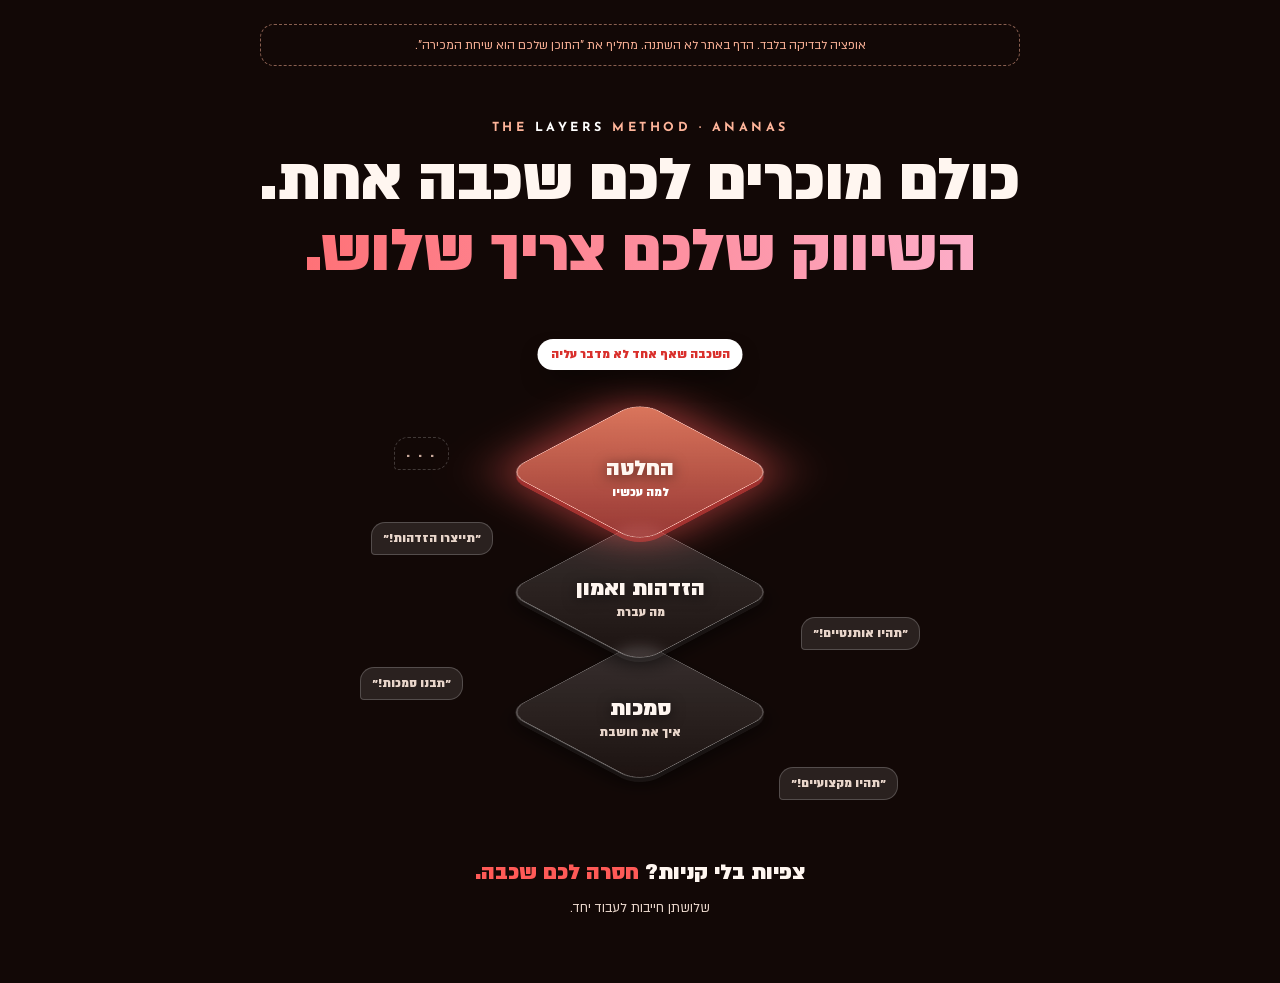
==== proof-layers.html @ d19d5bdd "Layers demo" ====
<!doctype html>
<html lang="he" dir="rtl">
<head>
<meta charset="utf-8">
<meta name="viewport" content="width=device-width, initial-scale=1">
<meta name="robots" content="noindex, nofollow">
<title>שיטת השכבות · אופציה</title>
<link rel="preconnect" href="https://fonts.googleapis.com">
<link rel="preconnect" href="https://fonts.gstatic.com" crossorigin>
<link href="https://fonts.googleapis.com/css2?family=Playpen+Sans+Hebrew:wght@500;700&family=Josefin+Sans:wght@600;700&display=swap" rel="stylesheet">
<link rel="stylesheet" href="assets/tokens.css">
<link rel="stylesheet" href="assets/components.css">
<style>
  :root { --night: #120806; --ink: #FFF6F0; --ink-2: #E9D6CB; --ink-3: #C9A99B; --label: #FFB59A; --pink: #FCCBF0; --coral: #FF5A57;
          --grad: linear-gradient(270deg, #FCCBF0 0%, #FD92A3 45%, #FF5A57 100%);
          --btn: linear-gradient(260deg, #E8433F 0%, #FF5A57 50%, #FF8A6B 100%); --script: "Playpen Sans Hebrew", cursive; }
  *, *::before, *::after { box-sizing: border-box; }
  html, body { margin: 0; background: var(--night); color: var(--ink); overflow-x: clip; }
  body { font-family: var(--font-he, "Almoni", system-ui, sans-serif); }
  h2, p { margin: 0; }
  .note { width: min(760px, calc(100% - 32px)); margin: 24px auto 0; padding: 10px 14px; border-radius: 14px; border: 1px dashed rgba(255,181,154,.5); color: var(--label); font-size: 13.5px; text-align: center; }

  .layers { position: relative; isolation: isolate; padding: 56px 16px 64px; overflow-x: clip; text-align: center; }
  .kick { font-family: "Josefin Sans", sans-serif; font-weight: 700; letter-spacing: .28em; font-size: 12.5px; color: var(--label); direction: ltr; display: block; margin-bottom: 12px; }
  .kick b { color: #fff; }
  h2 { font-size: clamp(32px, 6vw, 68px); font-weight: 900; line-height: 1.04; }
  h2 .l2 { display: block; background: var(--grad); -webkit-background-clip: text; background-clip: text; color: transparent; }

  /* the stage */
  .stage { position: relative; width: min(560px, 100%); height: 520px; margin: 30px auto 0; }
  .plate { position: absolute; left: 50%; width: 190px; height: 190px; margin-left: -95px; border-radius: 26px;
           transform: rotateX(58deg) rotateZ(45deg); transform-style: preserve-3d;
           background: linear-gradient(135deg, rgba(255,255,255,.16), rgba(255,255,255,.04)); border: 1.5px solid rgba(255,255,255,.35);
           box-shadow: 0 1px 0 rgba(255,255,255,.2), 6px 6px 0 rgba(255,255,255,.06), 12px 12px 30px rgba(0,0,0,.6);
           backdrop-filter: blur(6px); -webkit-backdrop-filter: blur(6px); }
  .plate.p1 { top: 300px; } .plate.p2 { top: 180px; } .plate.p3 { top: 60px; }
  .plate.p3 { background: linear-gradient(135deg, rgba(255,138,107,.85), rgba(255,90,87,.55)); border-color: rgba(255,200,190,.9);
              box-shadow: 6px 6px 0 rgba(232,67,63,.5), 0 0 60px 10px rgba(255,90,87,.55); }
  .tag { position: absolute; z-index: 3; display: grid; justify-items: center; gap: 2px; pointer-events: none; }
  .tag b { font-size: 24px; font-weight: 900; line-height: 1; text-shadow: 0 2px 14px rgba(0,0,0,.6); }
  .tag span { font-size: 13px; font-weight: 800; color: var(--ink-2); }
  .tag.t1 { top: 380px; } .tag.t2 { top: 260px; } .tag.t3 { top: 140px; }
  .tag { left: 50%; transform: translateX(-50%); }
  .tag.t3 span { color: #fff; }

  /* the noise outside: what everyone shouts */
  .shout { position: absolute; z-index: 4; font-size: 13px; font-weight: 800; padding: 6px 11px; border-radius: 14px 14px 14px 4px; white-space: nowrap;
           background: rgba(255,255,255,.1); border: 1px solid rgba(255,255,255,.2); color: var(--ink-2); }
  .shout.quiet { background: none; border-style: dashed; color: var(--ink-3); letter-spacing: .2em; }
  .flag { position: absolute; z-index: 4; top: 22px; left: 50%; transform: translateX(-50%); font-size: 13px; font-weight: 900; padding: 6px 13px; border-radius: 999px; background: #fff; color: #D9302C; white-space: nowrap;
          box-shadow: 0 12px 26px -10px rgba(0,0,0,.8); }

  /* drop-in */
  .stage .plate, .stage .tag, .stage .shout, .stage .flag { opacity: 0; transition: opacity .5s, transform .7s cubic-bezier(.2,1.25,.4,1); }
  .stage .plate { transform: translateY(-60px) rotateX(58deg) rotateZ(45deg); }
  .stage.on .plate { opacity: 1; transform: rotateX(58deg) rotateZ(45deg); }
  .stage.on .tag, .stage.on .shout, .stage.on .flag { opacity: 1; }
  .stage.on .p1, .stage.on .t1 { transition-delay: .1s; } .stage.on .p2, .stage.on .t2 { transition-delay: .45s; } .stage.on .p3, .stage.on .t3 { transition-delay: .8s; }
  .stage.on .s1 { transition-delay: .3s; } .stage.on .s2 { transition-delay: .6s; } .stage.on .s3 { transition-delay: .9s; } .stage.on .s4 { transition-delay: 1.1s; }
  .stage.on .s5, .stage.on .flag { transition-delay: 1.4s; }
  @media (prefers-reduced-motion: no-preference) { .stage.on .p3 { animation: glow 2.4s ease-in-out 1.6s infinite; } }
  @keyframes glow { 50% { box-shadow: 6px 6px 0 rgba(232,67,63,.5), 0 0 90px 22px rgba(255,90,87,.75); } }

  .punch { margin-top: 18px; display: grid; gap: 6px; justify-items: center; }
  .punch p { font-size: clamp(19px, 2.4vw, 24px); font-weight: 900; }
  .punch p span { color: var(--coral); }
  .punch small { font-size: 15px; color: var(--ink-2); }
  @media (prefers-reduced-motion: reduce) { .stage * { transition: none !important; opacity: 1 !important; } }
  @media (max-width: 600px) { h2 { font-size: 7.6vw; } }
</style>
</head>
<body>
<p class="note">אופציה לבדיקה בלבד. הדף באתר לא השתנה. מחליף את "התוכן שלכם הוא שיחת המכירה".</p>

<section class="layers">
  <span class="kick">THE <b>LAYERS</b> METHOD · ANANAS</span>
  <h2>כולם מוכרים לכם שכבה אחת.<span class="l2">השיווק שלכם צריך שלוש.</span></h2>

  <div class="stage" data-stage aria-label="שלוש השכבות: סמכות, הזדהות ואמון, החלטה">
    <span class="flag">השכבה שאף אחד לא מדבר עליה</span>

    <div class="plate p1"></div>
    <div class="tag t1"><b>סמכות</b><span>איך את חושבת</span></div>
    <div class="plate p2"></div>
    <div class="tag t2"><b>הזדהות ואמון</b><span>מה עברת</span></div>
    <div class="plate p3"></div>
    <div class="tag t3"><b>החלטה</b><span>למה עכשיו</span></div>

    <span class="shout s1" style="top:450px;right:4%">״תהיו מקצועיים!״</span>
    <span class="shout s2" style="top:350px;left:0">״תבנו סמכות!״</span>
    <span class="shout s3" style="top:300px;right:0">״תהיו אותנטיים!״</span>
    <span class="shout s4" style="top:205px;left:2%">״תייצרו הזדהות!״</span>
    <span class="shout s5 quiet" style="top:120px;left:6%">. . .</span>
  </div>

  <div class="punch">
    <p>צפיות בלי קניות? <span>חסרה לכם שכבה.</span></p>
    <small>שלושתן חייבות לעבוד יחד.</small>
  </div>
</section>

<script>
  const st = document.querySelector("[data-stage]");
  new IntersectionObserver(([e], o) => { if (e.isIntersecting) { st.classList.add("on"); o.disconnect(); } }, { threshold: .35 }).observe(st);
</script>
</body>
</html>
---- assets/tokens.css ----
/* Ananas base — generated from tokens.json */
:root, [data-theme="dark"] {
  --night: #120B09;
  --choc: #1A0D0A;
  --choc-mid: #2A120C;
  --choc-warm: #3A160C;
  --cream: #FFF6F0;
  --muted: #E9D6CB;
  --sand: #D9C2B6;
  --blush: #F4B9A0;
  --ember: #F2603A;
  --orange: #FF8A4C;
  --peach: #FFC08F;
  --hot-light: #FFE7D4;
  --hot-mid: #FFB98A;
  --button-circle: #FFF9F5;
  --glass-top: rgba(255,246,240,.16);
  --glass-bottom: rgba(255,246,240,.05);
  --glass-edge: rgba(255,246,240,.24);
  --glass-chip-top: rgba(255,246,240,.24);
  --scrim: rgba(18,9,6,.55);
  --shadow-glass: inset 0 1px 0 rgba(255,255,255,.28), inset 0 -14px 30px rgba(255,150,90,.08), 0 24px 50px -22px rgba(0,0,0,.6);
  --shadow-pill: inset 0 1px 0 rgba(255,255,255,.55), inset 0 -8px 16px rgba(200,60,20,.2), 0 18px 40px -12px rgba(242,96,58,.85);
  --shadow-play: 0 10px 26px rgba(0,0,0,.4), 0 0 0 8px rgba(255,249,245,.16);
}
:root {
  --space-section: 120px;
  --space-columns: 70px;
  --space-grid: 28px;
  --space-stack: 26px;
  --space-gutter: 24px;
  --space-card: 22px;
  --radius-pill: 999px;
  --radius-phone: 48px;
  --radius-frame: 36px;
  --radius-card: 30px;
  --radius-image: 22px;
  --radius-row: 20px;
  --blur-glass: 18px;
  --blur-glow: 90px;
  --font-he: Almoni, "Arial Hebrew", Arial, sans-serif;
  --font-en: "Josefin Sans", "Avenir Next", Arial, sans-serif;
}
.hero-title { font-family: var(--font-he); font-size: 104px; line-height: 0.98; font-weight: 900; letter-spacing: -0.01em }
.section-title { font-family: var(--font-he); font-size: 84px; line-height: 1; font-weight: 900; letter-spacing: -0.01em }
.section-title-lead { font-family: var(--font-he); font-size: 52px; line-height: 1.1; font-weight: 400 }
.price { font-family: var(--font-he); font-size: 96px; line-height: 0.92; font-weight: 900; letter-spacing: -0.03em }
.card-title { font-family: var(--font-he); font-size: 30px; line-height: 1.15; font-weight: 900 }
.lead { font-family: var(--font-he); font-size: 22px; line-height: 1.6; font-weight: 400 }
.body { font-family: var(--font-he); font-size: 18px; line-height: 1.5; font-weight: 400 }
.button { font-family: var(--font-he); font-size: 19px; line-height: 1; font-weight: 700 }
.chip { font-family: var(--font-he); font-size: 17px; line-height: 1.2; font-weight: 400 }
.meta { font-family: var(--font-he); font-size: 14px; line-height: 1.3; font-weight: 700 }
.slogan { font-family: var(--font-en); font-size: 14px; line-height: 1.4; font-weight: 400; letter-spacing: 0.24em }
---- assets/components.css ----
@import url("https://fonts.googleapis.com/css2?family=Josefin+Sans:wght@400;600&display=swap");
/* Ananas base components. Every value comes from tokens.css; gradients are composed here because tokens hold single colours. RTL first. */
/* Almoni is embedded here so it loads in every context, including a page opened straight from disk (file://), where browsers block separate font files. */
@font-face{font-family:"Almoni";font-weight:400;font-style:normal;font-display:swap;src:url([data-uri]) format("woff2")}
@font-face{font-family:"Almoni";font-weight:700;font-style:normal;font-display:swap;src:url([data-uri]) format("woff2")}
@font-face{font-family:"Almoni";font-weight:900;font-style:normal;font-display:swap;src:url([data-uri]) format("woff2")}
.ab-root{direction:rtl;font-family:var(--font-he);color:var(--cream);background:var(--choc);-webkit-font-smoothing:antialiased}

/* Section ground: chocolate, orange glow, grain */
.ab-section{position:relative;isolation:isolate;overflow:hidden;background:var(--choc);color:var(--cream);padding-block:var(--space-section);padding-inline:max(var(--space-gutter),env(safe-area-inset-left,0px))}
.ab-section::before{content:"";position:absolute;inset:-25%;z-index:-2;filter:blur(var(--blur-glow));background:
  radial-gradient(42% 34% at 22% 62%, rgba(255,120,60,.62), transparent 70%),
  radial-gradient(36% 30% at 80% 30%, rgba(242,96,58,.28), transparent 70%),
  radial-gradient(50% 40% at 50% 110%, rgba(255,150,90,.35), transparent 70%),
  linear-gradient(180deg, var(--night) 0%, var(--choc-mid) 55%, var(--choc-warm) 100%)}
.ab-section::after{content:"";position:absolute;inset:0;z-index:-1;pointer-events:none;opacity:.28;mix-blend-mode:overlay;background:url("data:image/svg+xml;utf8,<svg xmlns='http://www.w3.org/2000/svg' width='180' height='180'><filter id='n'><feTurbulence type='fractalNoise' baseFrequency='.9' numOctaves='3' stitchTiles='stitch'/><feColorMatrix values='0 0 0 0 0  0 0 0 0 0  0 0 0 0 0  0 0 0 .5 0'/></filter><rect width='100%' height='100%' filter='url(%23n)'/></svg>")}

/* Glass */
.ab-glass{background:linear-gradient(160deg,var(--glass-top),var(--glass-bottom));border:1px solid var(--glass-edge);box-shadow:var(--shadow-glass);backdrop-filter:blur(var(--blur-glass)) saturate(1.35);-webkit-backdrop-filter:blur(var(--blur-glass)) saturate(1.35)}

/* Chip */
.ab-chip{display:inline-flex;align-items:center;gap:10px;padding:10px 18px;border-radius:var(--radius-pill);font:400 17px/1.2 var(--font-he);color:var(--cream)}
.ab-chip__dot{width:9px;height:9px;border-radius:50%;background:var(--orange);box-shadow:0 0 0 4px rgba(255,138,76,.2),0 0 14px rgba(255,138,76,.95)}
.ab-chip--float{background:linear-gradient(160deg,var(--glass-chip-top),var(--glass-bottom));font-weight:700}
.ab-chip__spark{width:15px;height:15px;color:var(--orange);filter:drop-shadow(0 0 6px rgba(255,138,76,.8))}

/* Heading */
.ab-title{margin:0;font-family:var(--font-he);font-weight:400;font-size:clamp(44px,5.2vw,84px);line-height:1;letter-spacing:-.01em;text-wrap:balance}
.ab-title__lead{display:block;font-size:.62em;line-height:1.1;margin-bottom:.12em}
.ab-title b,.ab-hot{font-weight:900;background:linear-gradient(100deg,var(--hot-light) 0%,var(--hot-mid) 40%,var(--orange) 100%);-webkit-background-clip:text;background-clip:text;color:transparent}
.ab-lead{margin:0;font-size:clamp(18px,1.45vw,22px);line-height:1.6;color:var(--muted);max-width:31em}
.ab-slogan{font-family:var(--font-en);font-size:14px;letter-spacing:.24em;text-transform:uppercase;color:var(--muted);direction:ltr}

/* Buttons */
.ab-btn{display:inline-flex;align-items:center;justify-content:space-between;gap:14px;min-height:60px;padding-inline:28px 7px;border-radius:var(--radius-pill);font:700 19px/1 var(--font-he);white-space:nowrap;text-decoration:none;cursor:pointer;border:0;transition:transform .25s ease,box-shadow .25s ease}
.ab-btn:hover{transform:translateY(-2px)}
.ab-btn:focus-visible{outline:2px solid var(--orange);outline-offset:3px}
.ab-btn__c{width:46px;height:46px;flex:none;border-radius:50%;display:grid;place-items:center;background:var(--button-circle);color:var(--ember);box-shadow:0 4px 12px rgba(150,40,10,.28)}
.ab-btn__c svg{width:20px;height:20px}
.ab-btn--main{background:linear-gradient(100deg,var(--ember) 0%,var(--orange) 46%,var(--peach) 100%);color:#fff;text-shadow:0 1px 2px rgba(150,40,10,.3);box-shadow:var(--shadow-pill)}
.ab-btn--glass{color:var(--cream)}
.ab-btn--glass .ab-btn__c{color:var(--night)}
.ab-btn--sm{min-height:50px;font-size:17px;padding-inline:20px 5px}
.ab-btn--sm .ab-btn__c{width:40px;height:40px}

/* Lesson card (16:9 cover) */
.ab-lesson{display:grid;gap:18px;padding:10px 10px 22px;border-radius:var(--radius-card);color:var(--cream);text-decoration:none;transition:transform .3s ease}
.ab-lesson:hover{transform:translateY(-4px)}
.ab-lesson__shot{position:relative;border-radius:var(--radius-image);overflow:hidden}
.ab-lesson__shot img{display:block;width:100%;height:auto;aspect-ratio:16/9;object-fit:cover}
.ab-lesson__num{position:absolute;top:16px;right:16px;min-width:52px;height:38px;padding-inline:12px;border-radius:var(--radius-pill);display:grid;place-items:center;font-weight:900;font-size:17px;background:var(--scrim);border:1px solid var(--glass-edge)}
.ab-play{position:absolute;left:16px;bottom:16px;width:54px;height:54px;border-radius:50%;display:grid;place-items:center;background:var(--button-circle);color:var(--ember);box-shadow:var(--shadow-play)}
.ab-play svg{width:21px;height:21px;margin-left:3px}
.ab-lesson__txt{display:grid;gap:4px;padding-inline:14px}
.ab-lesson__meta{font-size:14px;font-weight:700;color:var(--blush)}
.ab-lesson__title{margin:0;font-size:clamp(24px,2.1vw,30px);font-weight:900;line-height:1.15}
.ab-lesson__body{margin:4px 0 0;font-size:18px;line-height:1.5;color:var(--muted)}

/* Price card */
.ab-price{display:grid;gap:4px;padding:22px;border-radius:28px;width:min(310px,100%)}
.ab-price__k{font-size:15px;font-weight:700;color:var(--blush)}
.ab-price__amount{display:flex;align-items:flex-start;gap:4px;font-size:clamp(64px,6.4vw,96px);font-weight:900;line-height:.92;letter-spacing:-.03em}
.ab-price__amount em{font-style:normal;font-size:.42em;margin-top:.14em;background:linear-gradient(100deg,var(--hot-light),var(--hot-mid) 40%,var(--orange));-webkit-background-clip:text;background-clip:text;color:transparent}
.ab-price__s{font-size:14px;color:var(--muted);margin-bottom:12px}

@media (prefers-reduced-motion:reduce){.ab-btn,.ab-lesson{transition:none}}
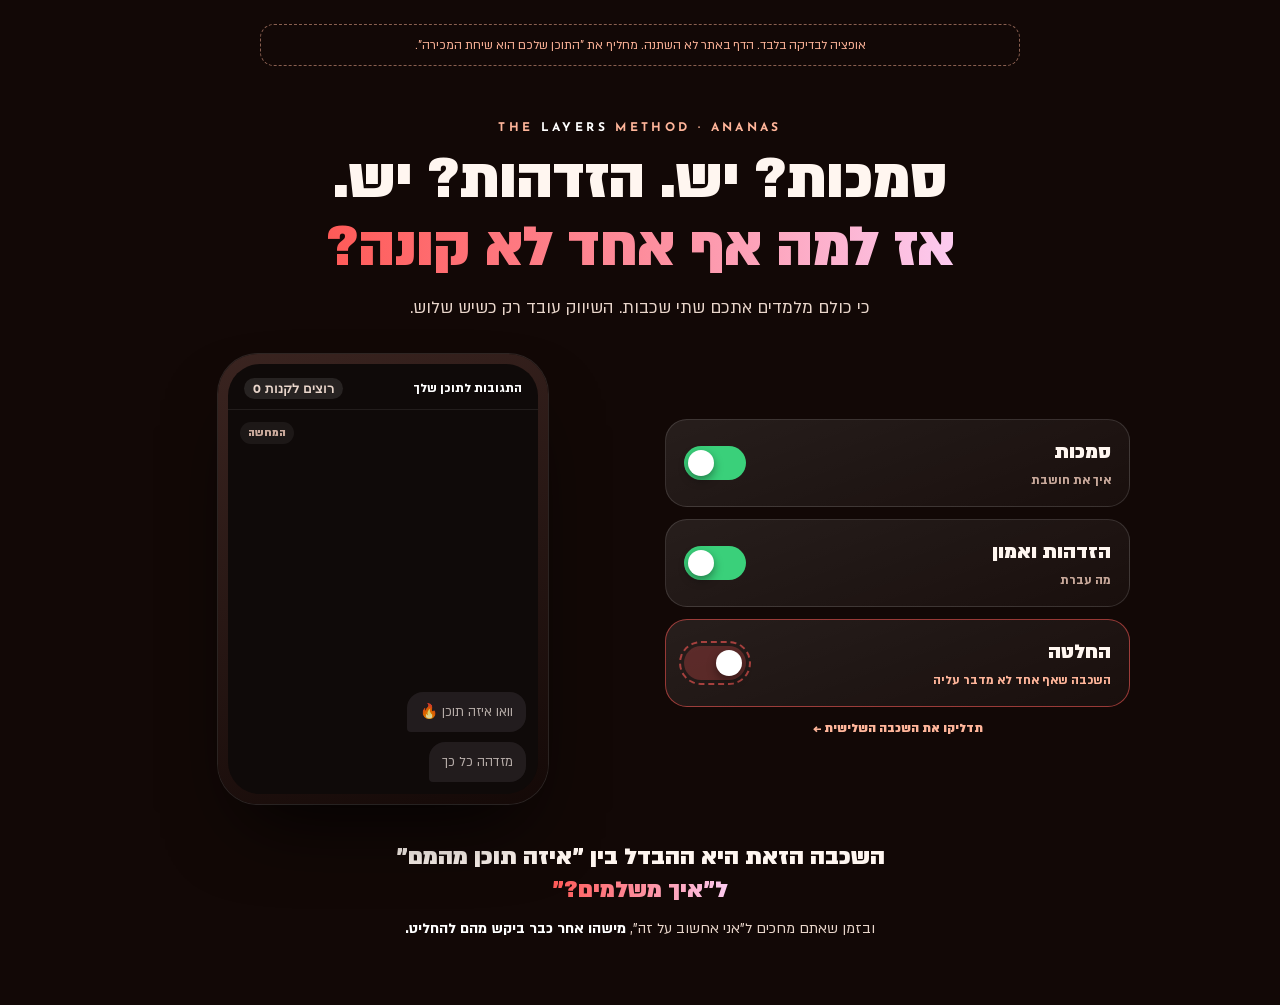
==== commit 62b73f20: "Layers demo v2" ====
--- a/proof-layers.html
+++ b/proof-layers.html
@@ -18,90 +18,126 @@
   html, body { margin: 0; background: var(--night); color: var(--ink); overflow-x: clip; }
   body { font-family: var(--font-he, "Almoni", system-ui, sans-serif); }
   h2, p { margin: 0; }
+  button { font: inherit; color: inherit; }
   .note { width: min(760px, calc(100% - 32px)); margin: 24px auto 0; padding: 10px 14px; border-radius: 14px; border: 1px dashed rgba(255,181,154,.5); color: var(--label); font-size: 13.5px; text-align: center; }
 
-  .layers { position: relative; isolation: isolate; padding: 56px 16px 64px; overflow-x: clip; text-align: center; }
-  .kick { font-family: "Josefin Sans", sans-serif; font-weight: 700; letter-spacing: .28em; font-size: 12.5px; color: var(--label); direction: ltr; display: block; margin-bottom: 12px; }
+  .lay { position: relative; isolation: isolate; padding: 56px 16px 64px; overflow-x: clip; }
+  .lay::before { content: ""; position: absolute; inset: 0; z-index: -1; background: radial-gradient(40% 35% at 50% 60%, rgba(255,90,87,.0), transparent 70%); transition: background .8s; }
+  .lay.won::before { background: radial-gradient(45% 40% at 50% 60%, rgba(255,90,87,.32), transparent 70%); }
+  .head { text-align: center; display: grid; gap: 12px; justify-items: center; width: min(820px, 100%); margin: 0 auto 32px; }
+  .kick { font-family: "Josefin Sans", sans-serif; font-weight: 700; letter-spacing: .28em; font-size: 12px; color: var(--label); direction: ltr; }
   .kick b { color: #fff; }
-  h2 { font-size: clamp(32px, 6vw, 68px); font-weight: 900; line-height: 1.04; }
-  h2 .l2 { display: block; background: var(--grad); -webkit-background-clip: text; background-clip: text; color: transparent; }
+  .head h2 { font-size: clamp(30px, 5.6vw, 64px); font-weight: 900; line-height: 1.06; }
+  .head h2 .l2 { display: block; background: var(--grad); -webkit-background-clip: text; background-clip: text; color: transparent; }
+  .head p { font-size: clamp(16.5px, 2vw, 19px); color: var(--ink-2); }
 
-  /* the stage */
-  .stage { position: relative; width: min(560px, 100%); height: 520px; margin: 30px auto 0; }
-  .plate { position: absolute; left: 50%; width: 190px; height: 190px; margin-left: -95px; border-radius: 26px;
-           transform: rotateX(58deg) rotateZ(45deg); transform-style: preserve-3d;
-           background: linear-gradient(135deg, rgba(255,255,255,.16), rgba(255,255,255,.04)); border: 1.5px solid rgba(255,255,255,.35);
-           box-shadow: 0 1px 0 rgba(255,255,255,.2), 6px 6px 0 rgba(255,255,255,.06), 12px 12px 30px rgba(0,0,0,.6);
-           backdrop-filter: blur(6px); -webkit-backdrop-filter: blur(6px); }
-  .plate.p1 { top: 300px; } .plate.p2 { top: 180px; } .plate.p3 { top: 60px; }
-  .plate.p3 { background: linear-gradient(135deg, rgba(255,138,107,.85), rgba(255,90,87,.55)); border-color: rgba(255,200,190,.9);
-              box-shadow: 6px 6px 0 rgba(232,67,63,.5), 0 0 60px 10px rgba(255,90,87,.55); }
-  .tag { position: absolute; z-index: 3; display: grid; justify-items: center; gap: 2px; pointer-events: none; }
-  .tag b { font-size: 24px; font-weight: 900; line-height: 1; text-shadow: 0 2px 14px rgba(0,0,0,.6); }
-  .tag span { font-size: 13px; font-weight: 800; color: var(--ink-2); }
-  .tag.t1 { top: 380px; } .tag.t2 { top: 260px; } .tag.t3 { top: 140px; }
-  .tag { left: 50%; transform: translateX(-50%); }
-  .tag.t3 span { color: #fff; }
+  .board { width: min(980px, 100%); margin-inline: auto; display: grid; gap: 22px; align-items: center; }
+  @media (min-width: 900px) { .board { grid-template-columns: 1fr 1fr; gap: 50px; } }
 
-  /* the noise outside: what everyone shouts */
-  .shout { position: absolute; z-index: 4; font-size: 13px; font-weight: 800; padding: 6px 11px; border-radius: 14px 14px 14px 4px; white-space: nowrap;
-           background: rgba(255,255,255,.1); border: 1px solid rgba(255,255,255,.2); color: var(--ink-2); }
-  .shout.quiet { background: none; border-style: dashed; color: var(--ink-3); letter-spacing: .2em; }
-  .flag { position: absolute; z-index: 4; top: 22px; left: 50%; transform: translateX(-50%); font-size: 13px; font-weight: 900; padding: 6px 13px; border-radius: 999px; background: #fff; color: #D9302C; white-space: nowrap;
-          box-shadow: 0 12px 26px -10px rgba(0,0,0,.8); }
+  /* switches */
+  .sw { display: grid; gap: 12px; }
+  .s { all: unset; cursor: pointer; display: flex; align-items: center; justify-content: space-between; gap: 14px; padding: 16px 18px; border-radius: 22px;
+       background: linear-gradient(160deg, rgba(255,255,255,.09), rgba(255,255,255,.03)); border: 1px solid rgba(255,255,255,.13); transition: .4s; }
+  .s:focus-visible { outline: 2px solid var(--coral); outline-offset: 3px; }
+  .s .t { display: grid; gap: 2px; text-align: right; }
+  .s b { font-size: 22px; font-weight: 900; }
+  .s small { font-size: 13.5px; color: var(--ink-3); font-weight: 700; }
+  .tog { flex: none; width: 62px; height: 34px; border-radius: 99px; background: rgba(255,255,255,.12); position: relative; transition: .35s; }
+  .tog::after { content: ""; position: absolute; top: 4px; right: 4px; width: 26px; height: 26px; border-radius: 50%; background: #fff; transition: .35s cubic-bezier(.2,1.4,.4,1); box-shadow: 0 4px 10px rgba(0,0,0,.4); }
+  .s.on .tog { background: #3ad07a; } .s.on .tog::after { right: 32px; }
+  .s.key { border-color: rgba(255,90,87,.55); }
+  .s.key .tog { background: rgba(255,90,87,.25); outline: 2px dashed rgba(255,90,87,.6); outline-offset: 3px; }
+  .s.key.on { background: radial-gradient(120% 140% at 100% 0%, rgba(255,90,87,.35), transparent 60%), linear-gradient(160deg, rgba(255,255,255,.1), rgba(255,255,255,.03)); box-shadow: 0 0 40px -8px rgba(255,90,87,.7); }
+  .s.key.on .tog { background: var(--coral); outline: 0; }
+  .s.key small { color: var(--label); }
+  .hint { font-size: 13px; color: var(--label); font-weight: 800; text-align: center; }
+  .lay.won .hint { visibility: hidden; }
 
-  /* drop-in */
-  .stage .plate, .stage .tag, .stage .shout, .stage .flag { opacity: 0; transition: opacity .5s, transform .7s cubic-bezier(.2,1.25,.4,1); }
-  .stage .plate { transform: translateY(-60px) rotateX(58deg) rotateZ(45deg); }
-  .stage.on .plate { opacity: 1; transform: rotateX(58deg) rotateZ(45deg); }
-  .stage.on .tag, .stage.on .shout, .stage.on .flag { opacity: 1; }
-  .stage.on .p1, .stage.on .t1 { transition-delay: .1s; } .stage.on .p2, .stage.on .t2 { transition-delay: .45s; } .stage.on .p3, .stage.on .t3 { transition-delay: .8s; }
-  .stage.on .s1 { transition-delay: .3s; } .stage.on .s2 { transition-delay: .6s; } .stage.on .s3 { transition-delay: .9s; } .stage.on .s4 { transition-delay: 1.1s; }
-  .stage.on .s5, .stage.on .flag { transition-delay: 1.4s; }
-  @media (prefers-reduced-motion: no-preference) { .stage.on .p3 { animation: glow 2.4s ease-in-out 1.6s infinite; } }
-  @keyframes glow { 50% { box-shadow: 6px 6px 0 rgba(232,67,63,.5), 0 0 90px 22px rgba(255,90,87,.75); } }
+  /* phone */
+  .phone { position: relative; width: min(330px, 100%); margin-inline: auto; border-radius: 40px; padding: 10px; background: linear-gradient(160deg, #3a2420, #140907);
+           box-shadow: 0 0 0 1px rgba(255,255,255,.12), 0 40px 80px -30px rgba(0,0,0,.9); }
+  .scr { position: relative; height: 430px; border-radius: 32px; overflow: hidden; background: #0f0a09; }
+  .bar { display: flex; justify-content: space-between; align-items: center; padding: 14px 16px 10px; font-size: 12.5px; font-weight: 800; color: var(--ink-3); border-bottom: 1px solid rgba(255,255,255,.08); }
+  .bar b { color: #fff; font-size: 14px; }
+  .cnt { font-family: "Josefin Sans", sans-serif; font-weight: 700; padding: 3px 9px; border-radius: 99px; background: rgba(255,255,255,.1); color: var(--ink-2); transition: .4s; direction: ltr; }
+  .lay.won .cnt { background: var(--coral); color: #fff; }
+  .feed { position: absolute; inset: 52px 12px 12px; display: flex; flex-direction: column; gap: 10px; justify-content: flex-end; }
+  .b { align-self: flex-start; max-width: 88%; padding: 9px 13px; border-radius: 16px 16px 16px 4px; font-size: 14.5px; background: #262022; color: #d8cdc8; animation: pop .45s cubic-bezier(.2,1.4,.4,1) both; }
+  .b.ill { opacity: .85; }
+  .img { align-self: flex-start; width: 82%; animation: pop .5s cubic-bezier(.2,1.4,.4,1) both; }
+  .img img { width: 100%; display: block; border-radius: 16px; box-shadow: 0 10px 24px -10px rgba(0,0,0,.8); }
+  @keyframes pop { from { opacity: 0; transform: translateY(18px) scale(.9); } }
+  .tagi { position: absolute; top: 58px; left: 12px; font-size: 11px; font-weight: 800; color: var(--ink-3); background: rgba(255,255,255,.06); padding: 3px 8px; border-radius: 99px; }
+  .lay.won .tagi { display: none; }
 
-  .punch { margin-top: 18px; display: grid; gap: 6px; justify-items: center; }
-  .punch p { font-size: clamp(19px, 2.4vw, 24px); font-weight: 900; }
-  .punch p span { color: var(--coral); }
-  .punch small { font-size: 15px; color: var(--ink-2); }
-  @media (prefers-reduced-motion: reduce) { .stage * { transition: none !important; opacity: 1 !important; } }
-  @media (max-width: 600px) { h2 { font-size: 7.6vw; } }
+  .fomo { width: min(760px, 100%); margin: 36px auto 0; text-align: center; display: grid; gap: 10px; }
+  .fomo p { font-size: clamp(19px, 2.6vw, 26px); font-weight: 900; line-height: 1.3; }
+  .fomo p span { background: var(--grad); -webkit-background-clip: text; background-clip: text; color: transparent; }
+  .fomo small { font-size: 16px; color: var(--ink-2); line-height: 1.5; }
+  .fomo small b { color: #fff; }
+  @media (max-width: 600px) { .head h2 { font-size: 7.6vw; } }
+  @media (max-width: 600px) {
+    .lay { padding-top: 40px; } .head { margin-bottom: 20px; } .board { gap: 16px; }
+    .sw { gap: 8px; } .s { padding: 11px 14px; border-radius: 18px; } .s b { font-size: 19px; } .s small { font-size: 12.5px; }
+    .tog { width: 52px; height: 28px; } .tog::after { width: 22px; height: 22px; top: 3px; right: 3px; } .s.on .tog::after { right: 27px; }
+    .scr { height: 330px; } .phone { width: min(300px, 92%); }
+  }
 </style>
 </head>
 <body>
 <p class="note">אופציה לבדיקה בלבד. הדף באתר לא השתנה. מחליף את "התוכן שלכם הוא שיחת המכירה".</p>
 
-<section class="layers">
-  <span class="kick">THE <b>LAYERS</b> METHOD · ANANAS</span>
-  <h2>כולם מוכרים לכם שכבה אחת.<span class="l2">השיווק שלכם צריך שלוש.</span></h2>
-
-  <div class="stage" data-stage aria-label="שלוש השכבות: סמכות, הזדהות ואמון, החלטה">
-    <span class="flag">השכבה שאף אחד לא מדבר עליה</span>
-
-    <div class="plate p1"></div>
-    <div class="tag t1"><b>סמכות</b><span>איך את חושבת</span></div>
-    <div class="plate p2"></div>
-    <div class="tag t2"><b>הזדהות ואמון</b><span>מה עברת</span></div>
-    <div class="plate p3"></div>
-    <div class="tag t3"><b>החלטה</b><span>למה עכשיו</span></div>
-
-    <span class="shout s1" style="top:450px;right:4%">״תהיו מקצועיים!״</span>
-    <span class="shout s2" style="top:350px;left:0">״תבנו סמכות!״</span>
-    <span class="shout s3" style="top:300px;right:0">״תהיו אותנטיים!״</span>
-    <span class="shout s4" style="top:205px;left:2%">״תייצרו הזדהות!״</span>
-    <span class="shout s5 quiet" style="top:120px;left:6%">. . .</span>
+<section class="lay" data-lay>
+  <div class="head">
+    <span class="kick">THE <b>LAYERS</b> METHOD · ANANAS</span>
+    <h2>סמכות? יש. הזדהות? יש.<span class="l2">אז למה אף אחד לא קונה?</span></h2>
+    <p>כי כולם מלמדים אתכם שתי שכבות. השיווק עובד רק כשיש שלוש.</p>
   </div>
 
-  <div class="punch">
-    <p>צפיות בלי קניות? <span>חסרה לכם שכבה.</span></p>
-    <small>שלושתן חייבות לעבוד יחד.</small>
+  <div class="board">
+    <div class="sw">
+      <button type="button" class="s on" data-s="1" aria-pressed="true"><span class="t"><b>סמכות</b><small>איך את חושבת</small></span><span class="tog"></span></button>
+      <button type="button" class="s on" data-s="2" aria-pressed="true"><span class="t"><b>הזדהות ואמון</b><small>מה עברת</small></span><span class="tog"></span></button>
+      <button type="button" class="s key" data-s="3" aria-pressed="false"><span class="t"><b>החלטה</b><small>השכבה שאף אחד לא מדבר עליה</small></span><span class="tog"></span></button>
+      <p class="hint">תדליקו את השכבה השלישית ←</p>
+    </div>
+
+    <div class="phone" aria-live="polite">
+      <div class="scr">
+        <div class="bar"><b>התגובות לתוכן שלך</b><span class="cnt" data-cnt>0 רוצים לקנות</span></div>
+        <span class="tagi">המחשה</span>
+        <div class="feed" data-feed></div>
+      </div>
+    </div>
+  </div>
+
+  <div class="fomo">
+    <p>השכבה הזאת היא ההבדל בין "איזה תוכן מהמם"<br><span>ל"איך משלמים?"</span></p>
+    <small>ובזמן שאתם מחכים ל"אני אחשוב על זה", <b>מישהו אחר כבר ביקש מהם להחליט.</b></small>
   </div>
 </section>
 
 <script>
-  const st = document.querySelector("[data-stage]");
-  new IntersectionObserver(([e], o) => { if (e.isIntersecting) { st.classList.add("on"); o.disconnect(); } }, { threshold: .35 }).observe(st);
+(() => {
+  const lay = document.querySelector("[data-lay]"), feed = document.querySelector("[data-feed]"), cnt = document.querySelector("[data-cnt]"), key = document.querySelector('[data-s="3"]');
+  const before = ["וואו איזה תוכן 🔥", "מזדהה כל כך", "שמרתי!", "אחשוב על זה ואחזור אלייך"];
+  const after = ["dm-6", "dm-2", "dm-5", "dm-3"];
+  let timers = [], on = false, auto = null;
+  const clear = () => { timers.forEach(clearTimeout); timers = []; feed.innerHTML = ""; };
+  const add = el => { feed.appendChild(el); while (feed.children.length > 6) feed.firstChild.remove(); };
+  const showBefore = () => {
+    clear(); lay.classList.remove("won"); cnt.textContent = "0 רוצים לקנות";
+    before.forEach((t, i) => timers.push(setTimeout(() => { const b = document.createElement("div"); b.className = "b ill"; b.textContent = t; add(b); }, 300 + i * 650)));
+  };
+  const showAfter = () => {
+    clear(); lay.classList.add("won");
+    after.forEach((f, i) => timers.push(setTimeout(() => { const d = document.createElement("div"); d.className = "img"; d.innerHTML = `<img src="assets/${f}.png" alt="">`; add(d); cnt.textContent = (i + 1) + " רוצים לקנות"; }, 250 + i * 520)));
+  };
+  const set = v => { on = v; key.classList.toggle("on", v); key.setAttribute("aria-pressed", v); v ? showAfter() : showBefore(); };
+  key.addEventListener("click", () => { clearTimeout(auto); set(!on); });
+  let started = false;
+  new IntersectionObserver(([e]) => { if (e.isIntersecting && !started) { started = true; set(false); auto = setTimeout(() => set(true), 4200); } }, { threshold: .4 }).observe(document.querySelector(".board"));
+})();
 </script>
 </body>
 </html>
